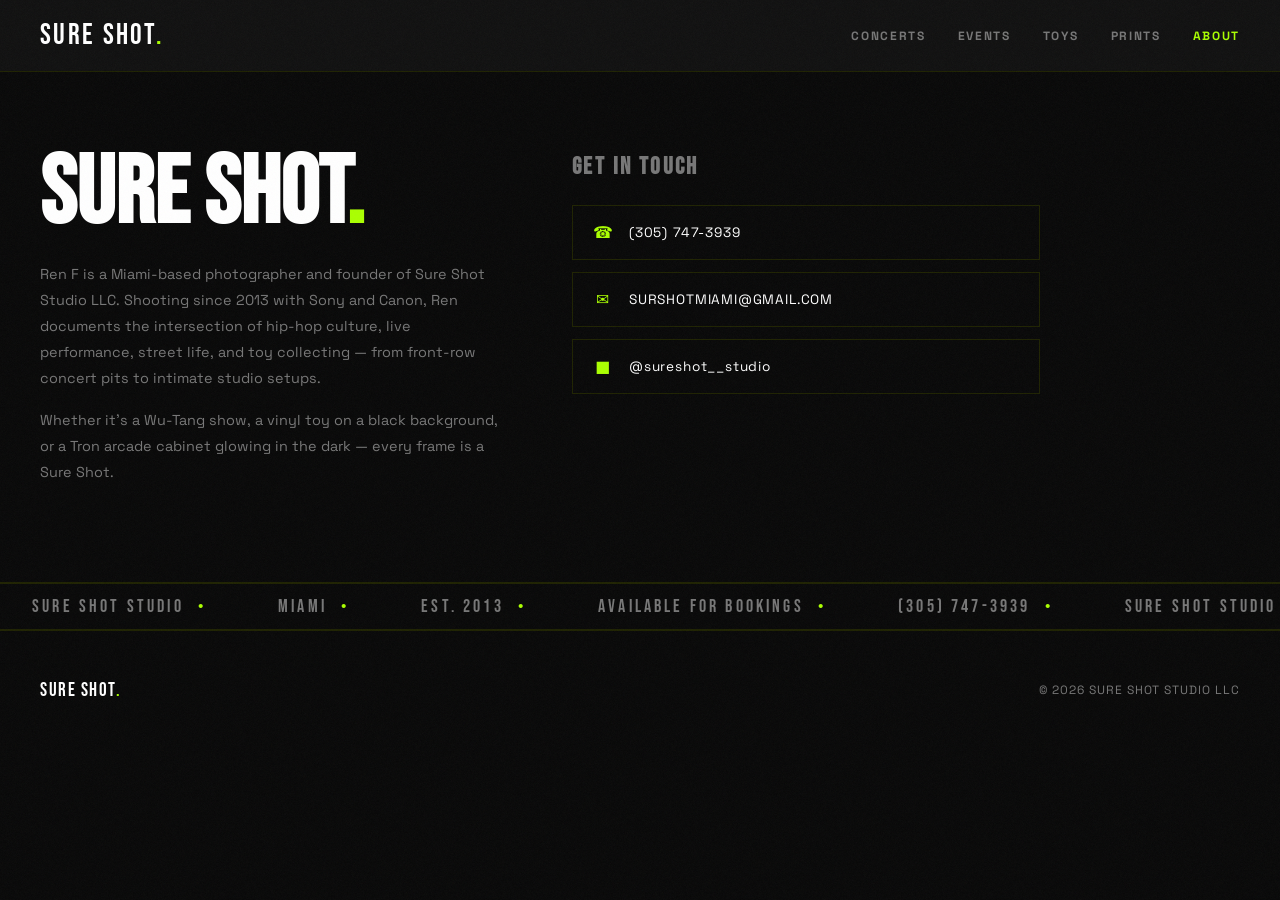
==== about.html @ b9017127 "Full rebuild: multi-page, grain, cursor trail, ticker, Ken Burns, glitch, 3D cards, slide-in" ====
<!DOCTYPE html>
<html lang="en">
<head>
  <meta charset="UTF-8">
  <meta name="viewport" content="width=device-width, initial-scale=1.0">
  <title>About — Sure Shot Studio</title>
  <link rel="stylesheet" href="style.css">
</head>
<body>

  <header>
    <a class="logo" href="index.html">SURE SHOT<span>.</span></a>
    <nav>
      <a href="concerts.html">Concerts</a>
      <a href="events.html">Events</a>
      <a href="toys.html">Toys</a>
      <a href="prints.html">Prints</a>
      <a href="about.html" class="active">About</a>
    </nav>
  </header>

  <section class="about-section reveal">
    <div class="about-inner">
      <div class="about-text">
        <h2>SURE SHOT<span>.</span></h2>
        <p>Ren F is a Miami-based photographer and founder of Sure Shot Studio LLC. Shooting since 2013 with Sony and Canon, Ren documents the intersection of hip-hop culture, live performance, street life, and toy collecting — from front-row concert pits to intimate studio setups.</p>
        <p>Whether it&rsquo;s a Wu-Tang show, a vinyl toy on a black background, or a Tron arcade cabinet glowing in the dark — every frame is a Sure Shot.</p>
      </div>
      <div class="about-contact">
        <h3>GET IN TOUCH</h3>
        <div class="contact-list">
          <a class="contact-item" href="tel:+13057473939">
            <span class="contact-icon">&#9742;</span>
            <span>(305) 747-3939</span>
          </a>
          <a class="contact-item" href="mailto:SURSHOTMIAMI@GMAIL.COM">
            <span class="contact-icon">&#9993;</span>
            <span>SURSHOTMIAMI@GMAIL.COM</span>
          </a>
          <a class="contact-item" href="https://instagram.com/sureshot__studio" target="_blank" rel="noopener">
            <span class="contact-icon">&#9632;</span>
            <span>@sureshot__studio</span>
          </a>
        </div>
      </div>
    </div>
  </section>

  <div class="ticker-wrap">
    <div class="ticker-track">
      <span class="ticker-item">SURE SHOT STUDIO <span>&bull;</span></span>
      <span class="ticker-item">MIAMI <span>&bull;</span></span>
      <span class="ticker-item">EST. 2013 <span>&bull;</span></span>
      <span class="ticker-item">AVAILABLE FOR BOOKINGS <span>&bull;</span></span>
      <span class="ticker-item">(305) 747-3939 <span>&bull;</span></span>
      <span class="ticker-item">SURE SHOT STUDIO <span>&bull;</span></span>
      <span class="ticker-item">MIAMI <span>&bull;</span></span>
      <span class="ticker-item">EST. 2013 <span>&bull;</span></span>
      <span class="ticker-item">AVAILABLE FOR BOOKINGS <span>&bull;</span></span>
      <span class="ticker-item">(305) 747-3939 <span>&bull;</span></span>
    </div>
  </div>

  <footer>
    <a class="logo" href="index.html">SURE SHOT<span>.</span></a>
    <p>&copy; 2026 Sure Shot Studio LLC</p>
  </footer>

  <script src="effects.js"></script>
</body>
</html>
---- style.css ----
@import url('https://fonts.googleapis.com/css2?family=Bebas+Neue&family=Space+Grotesk:wght@400;500;700&display=swap');

:root {
  --bg: #080808;
  --surface: #101008;
  --accent: #AAFF00;
  --text: #ffffff;
  --muted: #777777;
  --border: #1e2200;
}

*, *::before, *::after { box-sizing: border-box; margin: 0; padding: 0; }

html { scroll-behavior: smooth; }

body {
  background: var(--bg);
  color: var(--text);
  font-family: 'Space Grotesk', system-ui, sans-serif;
  min-height: 100vh;
  cursor: url('cursor.svg') 18 18, crosshair;
}

/* ── FILM GRAIN ── */
body::after {
  content: '';
  position: fixed;
  inset: -50%;
  width: 200%;
  height: 200%;
  pointer-events: none;
  z-index: 9999;
  opacity: 0.045;
  background-image: url("data:image/svg+xml,%3Csvg viewBox='0 0 512 512' xmlns='http://www.w3.org/2000/svg'%3E%3Cfilter id='n'%3E%3CfeTurbulence type='fractalNoise' baseFrequency='0.85' numOctaves='4' stitchTiles='stitch'/%3E%3C/filter%3E%3Crect width='100%25' height='100%25' filter='url(%23n)'/%3E%3C/svg%3E");
  background-size: 256px 256px;
  animation: grain-shift 0.18s steps(1) infinite;
}
@keyframes grain-shift {
  0%   { transform: translate(0,0); }
  10%  { transform: translate(-5%,-10%); }
  20%  { transform: translate(-15%, 5%); }
  30%  { transform: translate( 7%,-25%); }
  40%  { transform: translate(20%, 25%); }
  50%  { transform: translate(-25%,10%); }
  60%  { transform: translate(15%,  5%); }
  70%  { transform: translate(0%,  15%); }
  80%  { transform: translate(25%, 35%); }
  90%  { transform: translate(-10%,10%); }
  100% { transform: translate(0,0); }
}

/* ── CURSOR TRAIL ── */
.trail-particle {
  position: fixed;
  border-radius: 50%;
  background: var(--accent);
  box-shadow: 0 0 8px var(--accent), 0 0 16px var(--accent);
  pointer-events: none;
  z-index: 9997;
  transform: translate(-50%,-50%) scale(1);
  animation: trail-fade 0.7s ease-out forwards;
}
@keyframes trail-fade {
  0%   { opacity: 0.9; transform: translate(-50%,-50%) scale(1); }
  100% { opacity: 0;   transform: translate(-50%,-50%) scale(0.1); }
}

/* ── TICKER ── */
.ticker-wrap {
  overflow: hidden;
  border-top: 1px solid var(--border);
  border-bottom: 1px solid var(--border);
  background: var(--bg);
  padding: 0.75rem 0;
  white-space: nowrap;
}
.ticker-track {
  display: inline-flex;
  animation: ticker-scroll 28s linear infinite;
}
.ticker-track:hover { animation-play-state: paused; }
.ticker-item {
  font-family: 'Bebas Neue', sans-serif;
  font-size: 1.1rem;
  letter-spacing: 0.18em;
  color: var(--muted);
  padding: 0 2rem;
}
.ticker-item span { color: var(--accent); margin: 0 0.5rem; }
@keyframes ticker-scroll {
  0%   { transform: translateX(0); }
  100% { transform: translateX(-50%); }
}

/* ── NAV CARDS (landing page) ── */
.nav-grid {
  display: grid;
  grid-template-columns: 1fr 1fr;
  grid-template-rows: auto auto;
  gap: 3px;
  background: var(--border);
}
.nav-card {
  position: relative;
  height: 42vw;
  max-height: 520px;
  min-height: 240px;
  overflow: hidden;
  display: flex;
  align-items: flex-end;
  text-decoration: none;
}
.nav-card-bg {
  position: absolute;
  inset: 0;
  background-size: cover;
  background-position: center;
  filter: brightness(0.35);
  transition: filter 0.5s ease, transform 0.6s ease;
}
.nav-card:hover .nav-card-bg {
  filter: brightness(0.55);
  transform: scale(1.04);
}
.nav-card-label {
  position: relative;
  z-index: 2;
  font-family: 'Bebas Neue', sans-serif;
  font-size: clamp(3.5rem, 8vw, 7rem);
  letter-spacing: 0.04em;
  padding: 1.5rem 2rem;
  -webkit-text-stroke: 1.5px var(--text);
  color: transparent;
  transition: color 0.35s, -webkit-text-stroke 0.35s;
  line-height: 1;
}
.nav-card:hover .nav-card-label {
  color: var(--accent);
  -webkit-text-stroke: 0px;
}
.nav-card-arrow {
  position: absolute;
  bottom: 1.5rem;
  right: 2rem;
  font-size: 2rem;
  color: var(--accent);
  opacity: 0;
  transform: translateX(-10px);
  transition: opacity 0.3s, transform 0.3s;
  z-index: 2;
}
.nav-card:hover .nav-card-arrow { opacity: 1; transform: translateX(0); }

/* ── SECTION REVEAL ── */
.reveal {
  opacity: 0;
  transform: translateX(-60px);
  transition: opacity 0.7s ease, transform 0.7s cubic-bezier(0.22,1,0.36,1);
}
.reveal.from-right-reveal {
  transform: translateX(60px);
}
.reveal.visible {
  opacity: 1;
  transform: translateX(0);
}

/* ── HEADER ── */
header {
  position: sticky;
  top: 0;
  z-index: 100;
  background: rgba(17,17,17,0.94);
  backdrop-filter: blur(14px);
  border-bottom: 1px solid var(--border);
  padding: 0 2.5rem;
  display: flex;
  align-items: center;
  justify-content: space-between;
  gap: 2rem;
  height: 72px;
}

.logo {
  font-family: 'Bebas Neue', sans-serif;
  font-size: 1.8rem;
  letter-spacing: 0.08em;
  color: var(--text);
  text-decoration: none;
  white-space: nowrap;
}
.logo span { color: var(--accent); }

nav { display: flex; gap: 2rem; }

nav a {
  color: var(--muted);
  text-decoration: none;
  font-size: 0.75rem;
  font-weight: 700;
  letter-spacing: 0.14em;
  text-transform: uppercase;
  transition: color 0.2s;
}
nav a:hover, nav a.active { color: var(--accent); }

/* ── HERO ── */
.hero {
  position: relative;
  padding: 6rem 2rem 4rem;
  text-align: center;
  border-bottom: 1px solid var(--border);
  overflow: hidden;
}

.hero h1 {
  position: relative;
  z-index: 1;
  font-family: 'Bebas Neue', sans-serif;
  font-size: clamp(4rem, 13vw, 11rem);
  line-height: 0.88;
  letter-spacing: 0.04em;
  color: var(--text);
}
.hero h1 .highlight { color: var(--accent); }

.hero-sub {
  position: relative;
  z-index: 1;
  margin-top: 1.5rem;
  color: var(--muted);
  font-size: 0.85rem;
  letter-spacing: 0.14em;
  text-transform: uppercase;
  opacity: 0;
  animation: fade-up 0.5s ease forwards;
  animation-delay: 0.9s;
}

@keyframes fade-up {
  from { opacity: 0; transform: translateY(16px); }
  to   { opacity: 1; transform: translateY(0); }
}

/* ── GLITCH ── */
.swoop-title.glitching .letter {
  animation: glitch-letter 0.35s steps(3) forwards !important;
}
@keyframes glitch-letter {
  0%   { text-shadow:  3px 0 #ff00de, -3px 0 #00ffaa; transform: translateX( 3px) skewX( 1deg); }
  33%  { text-shadow: -3px 0 #ff00de,  3px 0 #00ffaa; transform: translateX(-3px) skewX(-2deg); }
  66%  { text-shadow:  3px 2px #ff00de, -3px -2px #00ffaa; transform: translateX(2px); }
  100% { text-shadow: none; transform: translateX(0) skewX(0); }
}

/* ── KEN BURNS ── */
@keyframes kenburns {
  0%   { transform: scale(1)    translate(0, 0); }
  100% { transform: scale(1.07) translate(-1.5%, -1%); }
}

/* ── LETTER ANIMATIONS ── */
.letter {
  display: inline-block;
  opacity: 0;
  position: relative;
  z-index: 1;
  will-change: transform, opacity;
}
.letter-space { width: 0.28em; }

.from-left {
  animation: crash-left 1.4s cubic-bezier(0.22, 1, 0.36, 1) forwards;
  animation-delay: calc(var(--i) * 0.055s);
}

@keyframes crash-left {
  0%   { opacity:0; transform:translateX(-200vw) skewX(-40deg) scaleX(2.2); filter:blur(24px); text-shadow:none; }
  15%  {
    opacity:1; filter:blur(14px);
    text-shadow: -50px 0 12px rgba(170,255,0,1), -130px 0 18px rgba(170,255,0,0.85),
                 -260px 0 22px rgba(170,255,0,0.6), -440px 0 28px rgba(170,255,0,0.35),
                 -680px 0 35px rgba(170,255,0,0.15);
  }
  55%  { transform:translateX(0) skewX(-4deg) scaleX(1.02); filter:blur(1px);
         text-shadow: -20px 0 8px rgba(170,255,0,0.6), -55px 0 14px rgba(170,255,0,0.25); }
  70%  { transform:translateX(0) skewX(0) scaleX(1); filter:blur(0); text-shadow:none; }
  100% { opacity:1; transform:translateX(0) skewX(0) scaleX(1); filter:blur(0); text-shadow:none; }
}

.from-right {
  animation: crash-right 1.4s cubic-bezier(0.22, 1, 0.36, 1) forwards;
  animation-delay: calc(var(--i) * 0.055s);
}

@keyframes crash-right {
  0%   { opacity:0; transform:translateX(200vw) skewX(40deg) scaleX(2.2); filter:blur(24px); text-shadow:none; }
  15%  {
    opacity:1; filter:blur(14px);
    text-shadow: 50px 0 12px rgba(170,255,0,1), 130px 0 18px rgba(170,255,0,0.85),
                 260px 0 22px rgba(170,255,0,0.6), 440px 0 28px rgba(170,255,0,0.35),
                 680px 0 35px rgba(170,255,0,0.15);
  }
  55%  { transform:translateX(0) skewX(4deg) scaleX(1.02); filter:blur(1px);
         text-shadow: 20px 0 8px rgba(170,255,0,0.6), 55px 0 14px rgba(170,255,0,0.25); }
  70%  { transform:translateX(0) skewX(0) scaleX(1); filter:blur(0); text-shadow:none; }
  100% { opacity:1; transform:translateX(0) skewX(0) scaleX(1); filter:blur(0); text-shadow:none; }
}

/* ── PLAYER ── */
.player {
  border-bottom: 1px solid var(--border);
  padding: 0;
}

.player-label {
  font-family: 'Bebas Neue', sans-serif;
  font-size: clamp(2.5rem, 6vw, 5rem);
  line-height: 1;
  letter-spacing: 0.06em;
  -webkit-text-stroke: 1.5px var(--text);
  color: transparent;
  padding: 1.5rem 2.5rem 0;
  transition: color 0.4s ease, -webkit-text-stroke 0.4s ease;
}
.player:hover .player-label {
  color: var(--text);
  -webkit-text-stroke: 0px;
}
.player-label::after {
  content: '';
  display: block;
  height: 1px;
  background: var(--accent);
  margin-top: 0.6rem;
  width: 100%;
}

/* Main photo stage */
.player-stage {
  position: relative;
  width: 100%;
  aspect-ratio: 16 / 9;
  overflow: hidden;
  background: var(--surface);
}

.player-main {
  width: 100%;
  height: 100%;
  object-fit: cover;
  display: block;
  transition: opacity 0.18s ease;
  animation: kenburns 9s ease-out infinite alternate;
  transform-origin: center center;
}

/* Controls overlay */
.player-ui {
  position: absolute;
  inset: 0;
  display: flex;
  align-items: center;
  justify-content: space-between;
  padding: 0 1.5rem;
  opacity: 0;
  transition: opacity 0.25s ease;
}
.player-stage:hover .player-ui { opacity: 1; }

.p-btn {
  background: rgba(0,0,0,0.6);
  border: 1px solid rgba(255,255,255,0.15);
  color: #fff;
  font-size: 3rem;
  line-height: 1;
  width: 64px;
  height: 64px;
  display: flex;
  align-items: center;
  justify-content: center;
  transition: background 0.2s, border-color 0.2s;
  cursor: url('cursor.svg') 18 18, crosshair;
  backdrop-filter: blur(6px);
}
.p-btn:hover {
  background: var(--accent);
  border-color: var(--accent);
}

.p-counter {
  font-family: 'Bebas Neue', sans-serif;
  font-size: 2.5rem;
  letter-spacing: 0.1em;
  color: #fff;
  text-shadow: 0 2px 12px rgba(0,0,0,0.9);
  pointer-events: none;
}
.p-counter em {
  font-style: normal;
  color: var(--accent);
  margin: 0 0.2em;
}

/* Thumbnails strip */
.player-thumbs {
  display: grid;
  grid-template-columns: repeat(6, 1fr);
  gap: 3px;
  padding: 3px;
  background: var(--bg);
}

.thumb {
  aspect-ratio: 1 / 1;
  overflow: hidden;
  cursor: url('cursor.svg') 18 18, crosshair;
  position: relative;
  background: var(--surface);
}
.thumb img {
  width: 100%;
  height: 100%;
  object-fit: cover;
  display: block;
  opacity: 0.55;
  transition: opacity 0.2s ease, transform 0.3s ease;
}
.thumb:hover img { opacity: 0.85; transform: scale(1.05); }
.thumb.active img { opacity: 1; }
.thumb.active::after {
  content: '';
  position: absolute;
  bottom: 0;
  left: 0;
  right: 0;
  height: 3px;
  background: var(--accent);
}

/* ── PRINTS ── */
.prints-section {
  padding: 5rem 2.5rem;
  border-bottom: 1px solid var(--border);
}

.section-label {
  font-family: 'Bebas Neue', sans-serif;
  font-size: clamp(4rem, 12vw, 10rem);
  line-height: 0.85;
  -webkit-text-stroke: 2px var(--text);
  color: transparent;
  margin-bottom: 1rem;
  transition: color 0.4s, -webkit-text-stroke 0.4s;
}
.prints-section:hover .section-label,
.about-section:hover .section-label {
  color: var(--text);
  -webkit-text-stroke: 0px;
}

.section-sub {
  color: var(--muted);
  font-size: 0.85rem;
  letter-spacing: 0.08em;
  margin-bottom: 3rem;
  max-width: 500px;
}

.prints-grid {
  display: grid;
  grid-template-columns: repeat(3, 1fr);
  gap: 1.5rem;
  max-width: 900px;
}

.print-card {
  border: 1px solid var(--border);
  padding: 2.5rem 2rem;
  position: relative;
  transition: border-color 0.25s;
  background: var(--surface);
}
.print-card:hover { border-color: var(--muted); }
.print-card.featured { border-color: var(--accent); }

.print-badge {
  position: absolute;
  top: -1px;
  right: -1px;
  background: var(--accent);
  color: #fff;
  font-size: 0.6rem;
  font-weight: 700;
  letter-spacing: 0.12em;
  padding: 0.3rem 0.6rem;
}

.print-size {
  font-family: 'Bebas Neue', sans-serif;
  font-size: 3.5rem;
  line-height: 1;
  color: var(--text);
}
.print-size span { color: var(--accent); }

.print-unit {
  font-size: 0.7rem;
  letter-spacing: 0.12em;
  text-transform: uppercase;
  color: var(--muted);
  margin-bottom: 1rem;
}

.print-price {
  font-family: 'Bebas Neue', sans-serif;
  font-size: 2.5rem;
  color: var(--accent);
  margin-bottom: 1.5rem;
}

.print-specs {
  list-style: none;
  margin-bottom: 2rem;
}
.print-specs li {
  font-size: 0.75rem;
  color: var(--muted);
  letter-spacing: 0.06em;
  padding: 0.3rem 0;
  border-bottom: 1px solid var(--border);
}
.print-specs li:last-child { border-bottom: none; }

.print-btn {
  display: block;
  text-align: center;
  border: 1px solid var(--accent);
  color: var(--accent);
  text-decoration: none;
  font-size: 0.75rem;
  font-weight: 700;
  letter-spacing: 0.14em;
  text-transform: uppercase;
  padding: 0.75rem;
  transition: background 0.2s, color 0.2s;
}
.print-btn:hover { background: var(--accent); color: #fff; }

.prints-note {
  margin-top: 2rem;
  font-size: 0.75rem;
  color: var(--muted);
  letter-spacing: 0.06em;
}
.prints-note a { color: var(--accent); text-decoration: none; }
.prints-note a:hover { text-decoration: underline; }

/* ── ABOUT ── */
.about-section {
  padding: 5rem 2.5rem;
  border-bottom: 1px solid var(--border);
}

.about-inner {
  display: grid;
  grid-template-columns: 1fr 1fr;
  gap: 4rem;
  max-width: 1000px;
}

.about-text h2 {
  font-family: 'Bebas Neue', sans-serif;
  font-size: clamp(3rem, 8vw, 6rem);
  line-height: 0.9;
  margin-bottom: 1.5rem;
}
.about-text h2 span { color: var(--accent); }

.about-text p {
  color: var(--muted);
  font-size: 0.9rem;
  line-height: 1.8;
  margin-bottom: 1rem;
}

.about-contact h3 {
  font-family: 'Bebas Neue', sans-serif;
  font-size: 1.5rem;
  letter-spacing: 0.1em;
  color: var(--muted);
  margin-bottom: 1.5rem;
}

.contact-list { display: flex; flex-direction: column; gap: 0.75rem; }

.contact-item {
  display: flex;
  align-items: center;
  gap: 1rem;
  color: var(--text);
  text-decoration: none;
  font-size: 0.85rem;
  letter-spacing: 0.06em;
  padding: 1rem 1.25rem;
  border: 1px solid var(--border);
  transition: border-color 0.2s, color 0.2s;
}
.contact-item:hover { border-color: var(--accent); color: var(--accent); }

.contact-icon {
  font-size: 1rem;
  color: var(--accent);
  width: 20px;
  text-align: center;
  flex-shrink: 0;
}

@media (max-width: 800px) {
  .prints-grid { grid-template-columns: 1fr; max-width: 360px; }
  .about-inner { grid-template-columns: 1fr; gap: 2.5rem; }
}

/* ── FOOTER ── */
footer {
  padding: 3rem 2.5rem;
  border-top: 1px solid var(--border);
  display: flex;
  align-items: center;
  justify-content: space-between;
  flex-wrap: wrap;
  gap: 1rem;
}
footer .logo { font-size: 1.2rem; }
footer p {
  color: var(--muted);
  font-size: 0.75rem;
  letter-spacing: 0.08em;
  text-transform: uppercase;
}

/* ── RESPONSIVE ── */
@media (max-width: 800px) {
  header { padding: 1rem; height: auto; flex-direction: column; align-items: flex-start; }
  .hero  { padding: 3rem 1rem 2rem; }
  .player-label { padding: 1rem 1rem 0.25rem; }
  .player-thumbs { grid-template-columns: repeat(6, 1fr); }
  .p-btn { width: 44px; height: 44px; font-size: 2rem; }
  .p-counter { font-size: 1.5rem; }
}
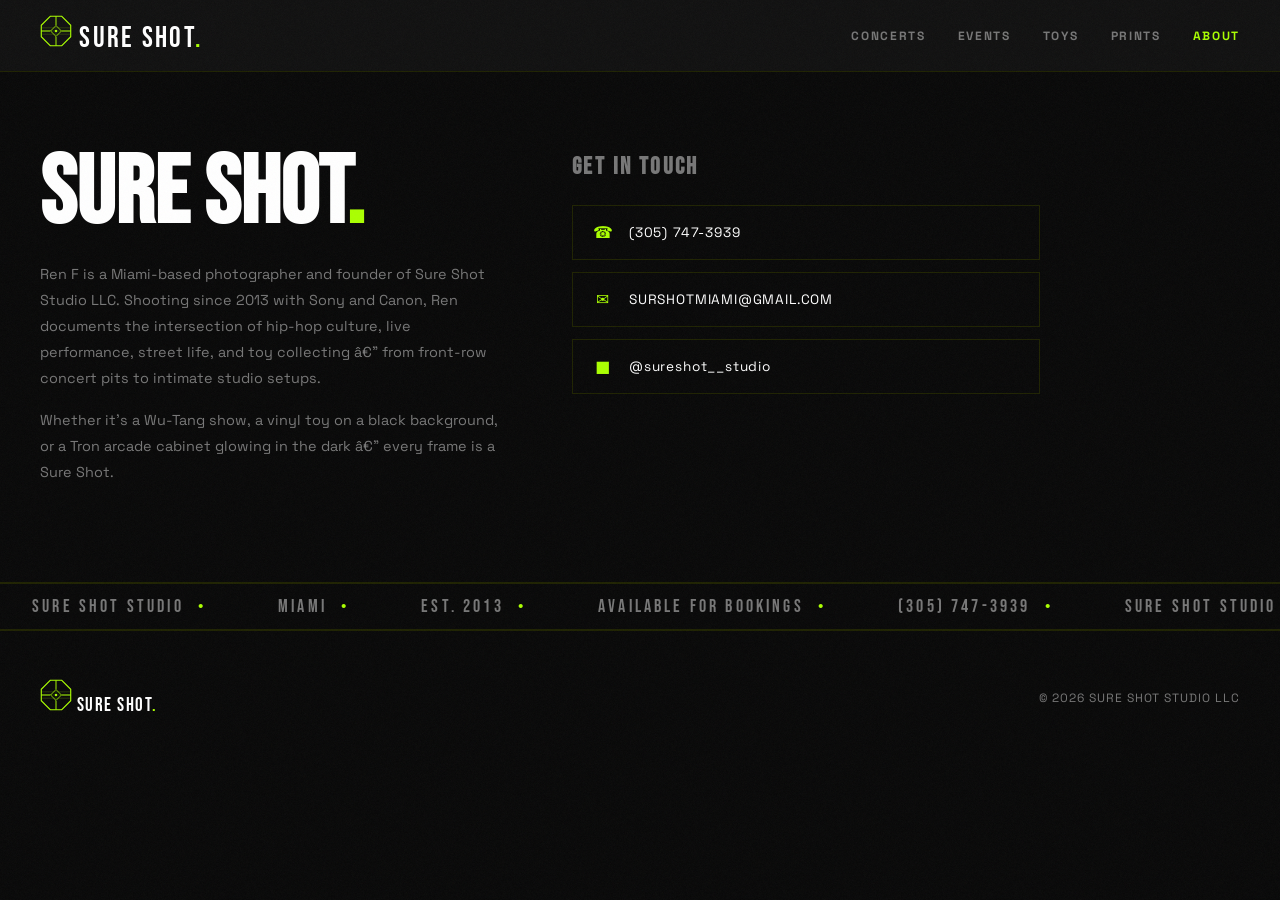
==== commit 3755af52: "Logo mark + distressed type + Kill Bill grid + per-photo crop + thumbnail preview window" ====
--- a/about.html
+++ b/about.html
@@ -1,15 +1,15 @@
-<!DOCTYPE html>
+﻿<!DOCTYPE html>
 <html lang="en">
 <head>
   <meta charset="UTF-8">
   <meta name="viewport" content="width=device-width, initial-scale=1.0">
-  <title>About — Sure Shot Studio</title>
+  <title>About â€” Sure Shot Studio</title>
   <link rel="stylesheet" href="style.css">
 </head>
 <body>
 
   <header>
-    <a class="logo" href="index.html">SURE SHOT<span>.</span></a>
+    <a class="logo" href="index.html"><img src="logo-mark.svg" alt="" class="logo-mark"> SURE SHOT<span>.</span></a>
     <nav>
       <a href="concerts.html">Concerts</a>
       <a href="events.html">Events</a>
@@ -23,8 +23,8 @@
     <div class="about-inner">
       <div class="about-text">
         <h2>SURE SHOT<span>.</span></h2>
-        <p>Ren F is a Miami-based photographer and founder of Sure Shot Studio LLC. Shooting since 2013 with Sony and Canon, Ren documents the intersection of hip-hop culture, live performance, street life, and toy collecting — from front-row concert pits to intimate studio setups.</p>
-        <p>Whether it&rsquo;s a Wu-Tang show, a vinyl toy on a black background, or a Tron arcade cabinet glowing in the dark — every frame is a Sure Shot.</p>
+        <p>Ren F is a Miami-based photographer and founder of Sure Shot Studio LLC. Shooting since 2013 with Sony and Canon, Ren documents the intersection of hip-hop culture, live performance, street life, and toy collecting â€” from front-row concert pits to intimate studio setups.</p>
+        <p>Whether it&rsquo;s a Wu-Tang show, a vinyl toy on a black background, or a Tron arcade cabinet glowing in the dark â€” every frame is a Sure Shot.</p>
       </div>
       <div class="about-contact">
         <h3>GET IN TOUCH</h3>
@@ -62,10 +62,11 @@
   </div>
 
   <footer>
-    <a class="logo" href="index.html">SURE SHOT<span>.</span></a>
+    <a class="logo" href="index.html"><img src="logo-mark.svg" alt="" class="logo-mark"> SURE SHOT<span>.</span></a>
     <p>&copy; 2026 Sure Shot Studio LLC</p>
   </footer>
 
   <script src="effects.js"></script>
 </body>
 </html>
+
--- a/style.css
+++ b/style.css
@@ -19,6 +19,76 @@
   font-family: 'Space Grotesk', system-ui, sans-serif;
   min-height: 100vh;
   cursor: url('cursor.svg') 18 18, crosshair;
+}
+
+/* ── LOGO MARK ── */
+.logo-mark {
+  width: 32px;
+  height: 32px;
+  flex-shrink: 0;
+}
+
+/* ── HERO GRID OVERLAY (Kill Bill energy) ── */
+.hero::before {
+  content: '';
+  position: absolute;
+  inset: 0;
+  background-image:
+    linear-gradient(rgba(0,80,255,0.055) 1px, transparent 1px),
+    linear-gradient(90deg, rgba(0,80,255,0.055) 1px, transparent 1px);
+  background-size: 52px 52px;
+  pointer-events: none;
+  z-index: 0;
+  animation: grid-drift 24s linear infinite;
+}
+@keyframes grid-drift {
+  from { background-position: 0 0; }
+  to   { background-position: 52px 52px; }
+}
+
+/* ── DISTRESSED TEXT FILTER ── */
+.distressed { filter: url(#distress); }
+
+/* ── THUMBNAIL PREVIEW WINDOW ── */
+.thumb-preview {
+  position: absolute;
+  bottom: calc(100% + 8px);
+  width: 220px;
+  aspect-ratio: 1;
+  background: var(--surface);
+  border: 1px solid var(--accent);
+  overflow: hidden;
+  opacity: 0;
+  pointer-events: none;
+  transition: opacity 0.18s ease, transform 0.18s ease;
+  transform: translateY(6px);
+  z-index: 50;
+  box-shadow: 0 0 24px rgba(170,255,0,0.2);
+}
+.thumb-preview.show {
+  opacity: 1;
+  transform: translateY(0);
+}
+.thumb-preview img {
+  width: 100%;
+  height: 100%;
+  object-fit: cover;
+  object-position: top center;
+  display: block;
+}
+.thumb-preview-label {
+  position: absolute;
+  bottom: 0;
+  left: 0;
+  right: 0;
+  background: rgba(0,0,0,0.75);
+  font-size: 0.6rem;
+  letter-spacing: 0.12em;
+  text-transform: uppercase;
+  color: var(--accent);
+  padding: 0.35rem 0.5rem;
+  font-family: 'Space Grotesk', sans-serif;
+  font-weight: 700;
 }
 
 /* ── FILM GRAIN ── */
@@ -349,6 +419,7 @@
   width: 100%;
   height: 100%;
   object-fit: cover;
+  object-position: top center;
   display: block;
   transition: opacity 0.18s ease;
   animation: kenburns 9s ease-out infinite alternate;
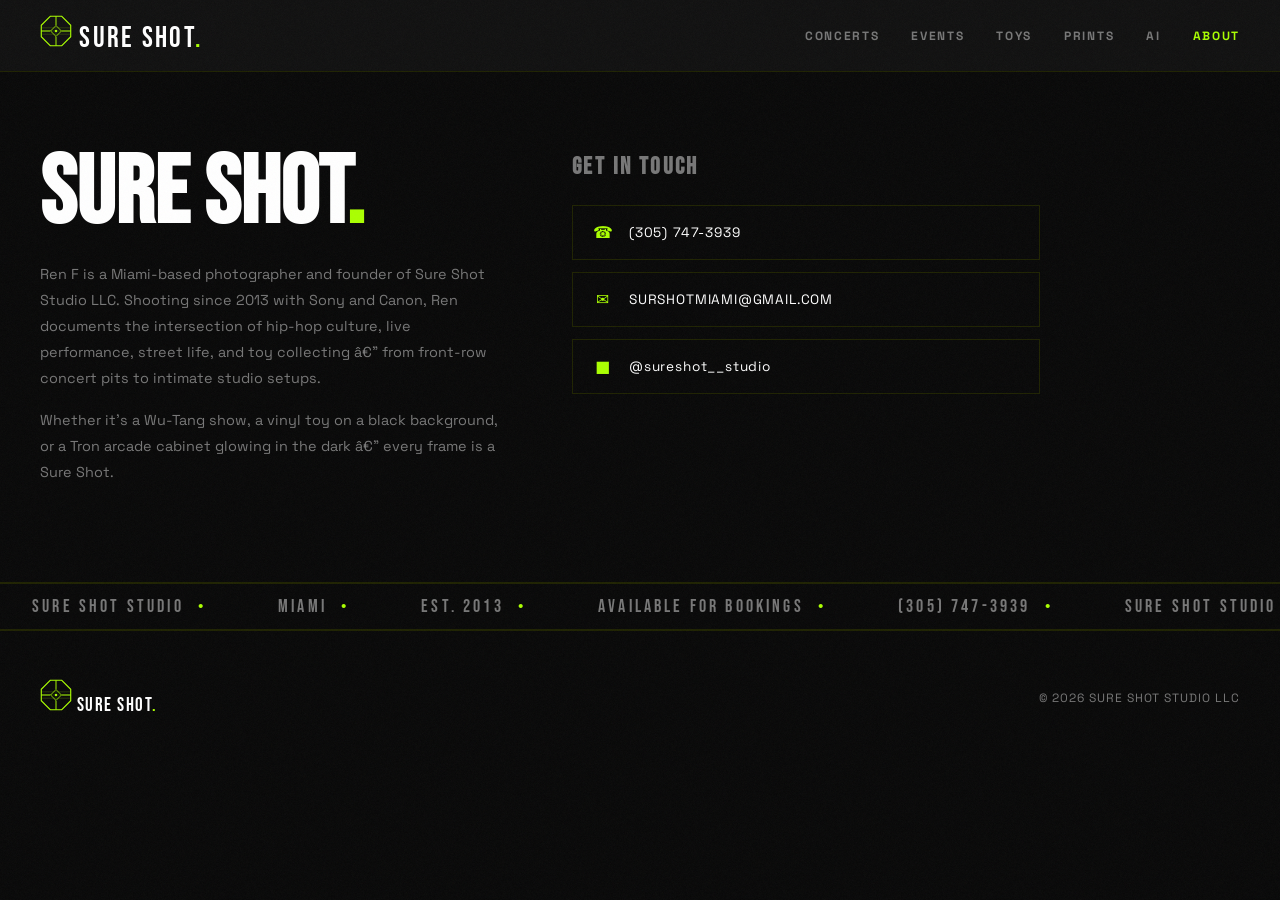
==== commit b914226f: "Add AI Videos tab — 11 videos, full player with preview thumbnails" ====
--- a/about.html
+++ b/about.html
@@ -15,6 +15,7 @@
       <a href="events.html">Events</a>
       <a href="toys.html">Toys</a>
       <a href="prints.html">Prints</a>
+      <a href="videos.html">AI</a>
       <a href="about.html" class="active">About</a>
     </nav>
   </header>
@@ -70,3 +71,4 @@
 </body>
 </html>
 
+
--- a/style.css
+++ b/style.css
@@ -692,6 +692,133 @@
   .about-inner { grid-template-columns: 1fr; gap: 2.5rem; }
 }
 
+/* ── VIDEO PLAYER ── */
+.video-section { border-bottom: 1px solid var(--border); }
+
+.video-stage {
+  position: relative;
+  width: 100%;
+  aspect-ratio: 9 / 16;
+  max-height: 90vh;
+  background: #000;
+  overflow: hidden;
+}
+@media (min-width: 700px) {
+  .video-stage { aspect-ratio: 16 / 9; max-height: 80vh; }
+}
+
+#main-video {
+  width: 100%;
+  height: 100%;
+  object-fit: contain;
+  display: block;
+  background: #000;
+}
+
+.video-overlay {
+  position: absolute;
+  inset: 0;
+  display: flex;
+  flex-direction: column;
+  justify-content: space-between;
+  padding: 1.25rem 1.5rem;
+  background: linear-gradient(to bottom, rgba(0,0,0,0.35) 0%, transparent 35%, transparent 65%, rgba(0,0,0,0.6) 100%);
+  pointer-events: none;
+}
+.video-overlay > * { pointer-events: all; }
+
+.video-mute-btn {
+  align-self: flex-end;
+  background: rgba(0,0,0,0.55);
+  border: 1px solid var(--border);
+  color: var(--text);
+  font-size: 1.2rem;
+  width: 44px;
+  height: 44px;
+  display: flex;
+  align-items: center;
+  justify-content: center;
+  cursor: url('cursor.svg') 18 18, crosshair;
+  transition: border-color 0.2s;
+  backdrop-filter: blur(6px);
+}
+.video-mute-btn:hover { border-color: var(--accent); }
+
+.video-title-display {
+  font-family: 'Bebas Neue', sans-serif;
+  font-size: clamp(1.5rem, 4vw, 2.5rem);
+  letter-spacing: 0.08em;
+  color: #fff;
+  text-shadow: 0 2px 16px rgba(0,0,0,0.8);
+  align-self: flex-start;
+}
+
+.video-nav {
+  display: flex;
+  align-items: center;
+  gap: 1rem;
+}
+
+/* Video thumbnail list — horizontal scroll */
+.video-thumbs-list {
+  display: flex;
+  gap: 3px;
+  overflow-x: auto;
+  background: var(--bg);
+  padding: 3px;
+  scrollbar-width: thin;
+  scrollbar-color: var(--accent) var(--surface);
+}
+.video-thumbs-list::-webkit-scrollbar { height: 3px; }
+.video-thumbs-list::-webkit-scrollbar-thumb { background: var(--accent); }
+
+.video-thumb {
+  flex: 0 0 160px;
+  position: relative;
+  cursor: url('cursor.svg') 18 18, crosshair;
+  overflow: hidden;
+  background: var(--surface);
+  aspect-ratio: 9 / 16;
+}
+@media (min-width: 700px) {
+  .video-thumb { flex: 0 0 200px; aspect-ratio: 16 / 9; }
+}
+.video-thumb video {
+  width: 100%;
+  height: 100%;
+  object-fit: cover;
+  display: block;
+  opacity: 0.5;
+  transition: opacity 0.2s;
+  pointer-events: none;
+}
+.video-thumb:hover video,
+.video-thumb.active video { opacity: 0.85; }
+.video-thumb.active::after {
+  content: '';
+  position: absolute;
+  bottom: 0;
+  left: 0;
+  right: 0;
+  height: 3px;
+  background: var(--accent);
+}
+.video-thumb span {
+  position: absolute;
+  bottom: 0.5rem;
+  left: 0.5rem;
+  right: 0.5rem;
+  font-size: 0.6rem;
+  font-weight: 700;
+  letter-spacing: 0.1em;
+  text-transform: uppercase;
+  color: #fff;
+  text-shadow: 0 1px 6px rgba(0,0,0,0.9);
+  white-space: nowrap;
+  overflow: hidden;
+  text-overflow: ellipsis;
+}
+
 /* ── FOOTER ── */
 footer {
   padding: 3rem 2.5rem;
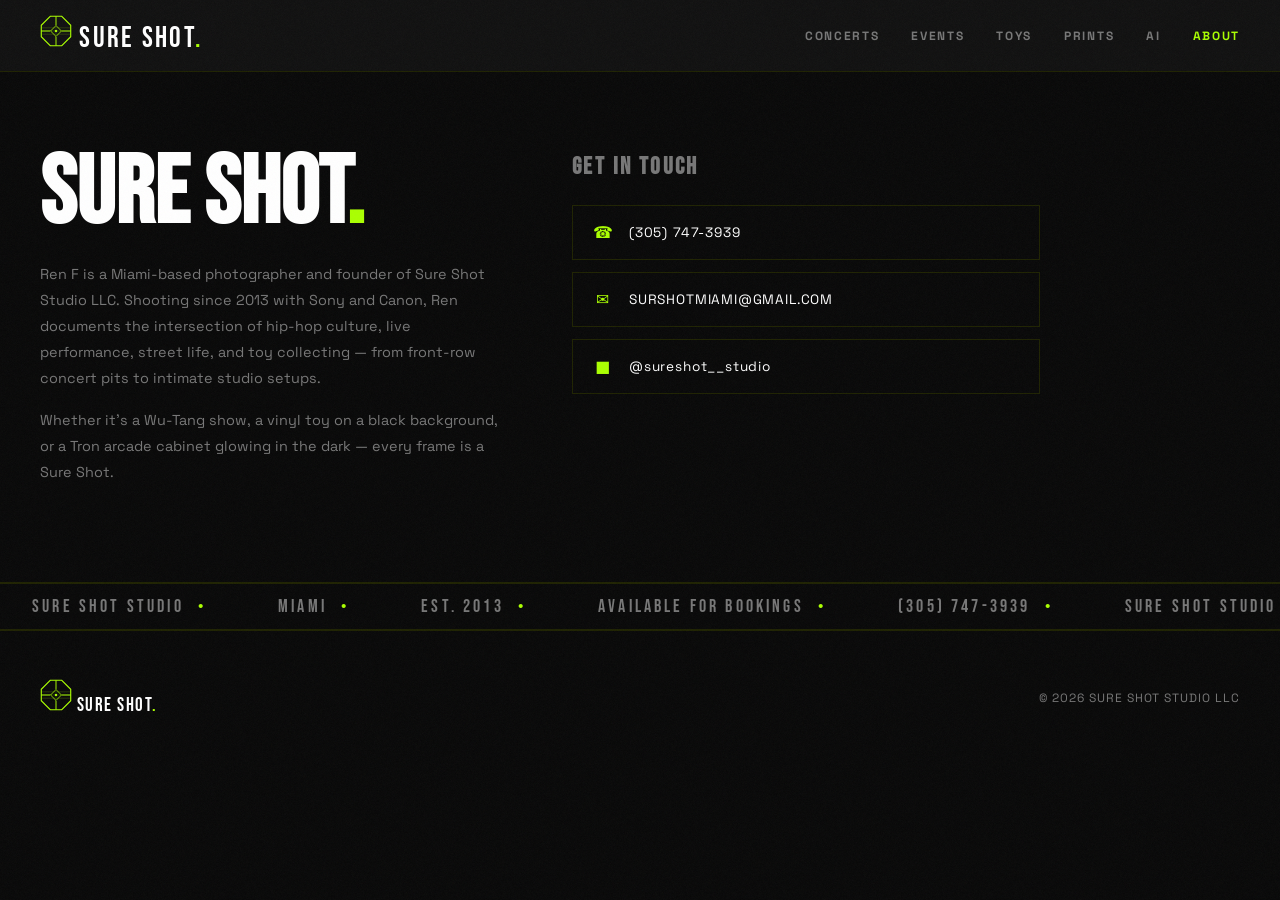
==== commit a861e71e: "Fix encoding corruption + text overflow on mobile about page" ====
--- a/about.html
+++ b/about.html
@@ -1,12 +1,19 @@
-﻿<!DOCTYPE html>
+<!DOCTYPE html>
 <html lang="en">
 <head>
   <meta charset="UTF-8">
   <meta name="viewport" content="width=device-width, initial-scale=1.0">
-  <title>About â€” Sure Shot Studio</title>
+  <title>About &mdash; Sure Shot Studio</title>
   <link rel="stylesheet" href="style.css">
 </head>
 <body>
+
+<svg style="display:none"><defs>
+  <filter id="distress" x="-5%" y="-5%" width="110%" height="110%">
+    <feTurbulence type="fractalNoise" baseFrequency="0.028" numOctaves="4" seed="5" result="noise"/>
+    <feDisplacementMap in="SourceGraphic" in2="noise" scale="2.5" xChannelSelector="R" yChannelSelector="G"/>
+  </filter>
+</defs></svg>
 
   <header>
     <a class="logo" href="index.html"><img src="logo-mark.svg" alt="" class="logo-mark"> SURE SHOT<span>.</span></a>
@@ -24,8 +31,8 @@
     <div class="about-inner">
       <div class="about-text">
         <h2>SURE SHOT<span>.</span></h2>
-        <p>Ren F is a Miami-based photographer and founder of Sure Shot Studio LLC. Shooting since 2013 with Sony and Canon, Ren documents the intersection of hip-hop culture, live performance, street life, and toy collecting â€” from front-row concert pits to intimate studio setups.</p>
-        <p>Whether it&rsquo;s a Wu-Tang show, a vinyl toy on a black background, or a Tron arcade cabinet glowing in the dark â€” every frame is a Sure Shot.</p>
+        <p>Ren F is a Miami-based photographer and founder of Sure Shot Studio LLC. Shooting since 2013 with Sony and Canon, Ren documents the intersection of hip-hop culture, live performance, street life, and toy collecting &mdash; from front-row concert pits to intimate studio setups.</p>
+        <p>Whether it&rsquo;s a Wu-Tang show, a vinyl toy on a black background, or a Tron arcade cabinet glowing in the dark &mdash; every frame is a Sure Shot.</p>
       </div>
       <div class="about-contact">
         <h3>GET IN TOUCH</h3>
@@ -70,5 +77,3 @@
   <script src="effects.js"></script>
 </body>
 </html>
-
-
--- a/style.css
+++ b/style.css
@@ -11,7 +11,10 @@
 
 *, *::before, *::after { box-sizing: border-box; margin: 0; padding: 0; }
 
-html { scroll-behavior: smooth; }
+html {
+  scroll-behavior: smooth;
+  overflow-x: hidden;
+}
 
 body {
   background: var(--bg);
@@ -53,17 +56,27 @@
 .thumb-preview {
   position: absolute;
   bottom: calc(100% + 8px);
+  left: 0;
   width: 220px;
   aspect-ratio: 1;
   background: var(--surface);
   border: 1px solid var(--accent);
-  overflow: hidden;
+  overflow: visible;
   opacity: 0;
   pointer-events: none;
   transition: opacity 0.18s ease, transform 0.18s ease;
   transform: translateY(6px);
   z-index: 50;
   box-shadow: 0 0 24px rgba(170,255,0,0.2);
+  clip-path: none;
+}
+.thumb-preview img {
+  width: 100%;
+  height: 100%;
+  object-fit: cover;
+  object-position: top center;
+  display: block;
+  overflow: hidden;
 }
 .thumb-preview.show {
   opacity: 1;
@@ -162,6 +175,19 @@
   100% { transform: translateX(-50%); }
 }
 
+/* ── NAV CARD FLICKER ── */
+@keyframes neon-flicker {
+  0%, 17%, 19%, 22%, 51%, 54%, 100% { opacity: 1; }
+  18%          { opacity: 0.25; }
+  20%, 21%     { opacity: 0.7;  }
+  52%, 53%     { opacity: 0;    }
+}
+
+.nav-card:nth-child(1) .nav-card-label { animation: neon-flicker 9s  infinite; animation-delay: 0s;   }
+.nav-card:nth-child(2) .nav-card-label { animation: neon-flicker 11s infinite; animation-delay: 3.2s; }
+.nav-card:nth-child(3) .nav-card-label { animation: neon-flicker 8s  infinite; animation-delay: 1.7s; }
+.nav-card:nth-child(4) .nav-card-label { animation: neon-flicker 13s infinite; animation-delay: 5.1s; }
+
 /* ── NAV CARDS (landing page) ── */
 .nav-grid {
   display: grid;
@@ -196,13 +222,14 @@
   position: relative;
   z-index: 2;
   font-family: 'Bebas Neue', sans-serif;
-  font-size: clamp(3.5rem, 8vw, 7rem);
-  letter-spacing: 0.04em;
-  padding: 1.5rem 2rem;
+  font-size: clamp(1.8rem, 5.5vw, 7rem);
+  letter-spacing: 0.02em;
+  padding: 1.25rem 1.25rem;
   -webkit-text-stroke: 1.5px var(--text);
   color: transparent;
   transition: color 0.35s, -webkit-text-stroke 0.35s;
   line-height: 1;
+  white-space: nowrap;
 }
 .nav-card:hover .nav-card-label {
   color: var(--accent);
@@ -312,15 +339,50 @@
   to   { opacity: 1; transform: translateY(0); }
 }
 
-/* ── GLITCH ── */
+/* ── DIGITAL GLITCH LOOP ── */
 .swoop-title.glitching .letter {
-  animation: glitch-letter 0.35s steps(3) forwards !important;
-}
-@keyframes glitch-letter {
-  0%   { text-shadow:  3px 0 #ff00de, -3px 0 #00ffaa; transform: translateX( 3px) skewX( 1deg); }
-  33%  { text-shadow: -3px 0 #ff00de,  3px 0 #00ffaa; transform: translateX(-3px) skewX(-2deg); }
-  66%  { text-shadow:  3px 2px #ff00de, -3px -2px #00ffaa; transform: translateX(2px); }
-  100% { text-shadow: none; transform: translateX(0) skewX(0); }
+  animation: digital-glitch 1.05s steps(1) forwards !important;
+}
+
+@keyframes digital-glitch {
+  /* ── clean ── */
+  0%   { text-shadow: none; transform: none; opacity: 1; }
+
+  /* ── wave 1: RGB split + skew ── */
+  7%   { text-shadow:  5px 0 0 #ff00cc, -5px 0 0 #00ffaa; transform: translateX(-3px) skewX(2deg);  opacity: 1; }
+  9%   { text-shadow: -6px 0 0 #ff00cc,  6px 0 0 #00ffaa; transform: translateX( 4px) skewX(-1deg); opacity: 1; }
+
+  /* ── dropout ── */
+  11%  { text-shadow: none; transform: translateX(2px); opacity: 0.08; }
+  13%  { text-shadow:  8px 0 0 #ff00cc, -8px 0 0 #00ffaa; transform: translateX(-5px) scaleY(0.96); opacity: 1; }
+  15%  { text-shadow: none; transform: none; opacity: 1; }
+
+  /* ── clean pause ── */
+  22%  { text-shadow: none; transform: none; opacity: 1; }
+
+  /* ── wave 2: heavy hit ── */
+  28%  { text-shadow:  10px 1px 0 rgba(255,0,204,0.85), -10px -1px 0 rgba(0,255,170,0.85); transform: translateX(-7px) skewX(-3deg); opacity: 0.75; }
+  30%  { text-shadow: -4px 0 0 #ff00cc, 4px 0 0 #00ffaa; transform: translateX( 4px) skewX( 1deg); opacity: 1; }
+  32%  { text-shadow: none; transform: translateX(1px); }
+  34%  { text-shadow: none; transform: none; opacity: 1; }
+
+  /* ── micro stutter ── */
+  40%  { text-shadow:  3px 0 0 #ff00cc, -3px 0 0 #00ffaa; transform: translateX(-2px); }
+  41%  { text-shadow: none; transform: none; }
+  43%  { opacity: 0.4; transform: translateX(3px) scaleX(1.01); }
+  44%  { opacity: 1; transform: none; }
+
+  /* ── long clean ── */
+  80%  { text-shadow: none; transform: none; opacity: 1; }
+
+  /* ── final flash ── */
+  84%  { text-shadow:  6px 0 0 #ff00cc, -6px 0 0 #00ffaa; transform: translateX(-4px) skewX(1deg); opacity: 0.7; }
+  86%  { text-shadow: none; transform: translateX(3px); opacity: 1; }
+  88%  { text-shadow:  3px 0 0 #ff00cc, -3px 0 0 #00ffaa; transform: none; }
+  90%  { text-shadow: none; opacity: 0.2; }
+  92%  { opacity: 1; text-shadow: none; transform: none; }
+
+  100% { text-shadow: none; transform: none; opacity: 1; }
 }
 
 /* ── KEN BURNS ── */
@@ -631,6 +693,7 @@
 .about-section {
   padding: 5rem 2.5rem;
   border-bottom: 1px solid var(--border);
+  overflow-x: hidden;
 }
 
 .about-inner {
@@ -638,6 +701,7 @@
   grid-template-columns: 1fr 1fr;
   gap: 4rem;
   max-width: 1000px;
+  width: 100%;
 }
 
 .about-text h2 {
@@ -653,6 +717,9 @@
   font-size: 0.9rem;
   line-height: 1.8;
   margin-bottom: 1rem;
+  word-wrap: break-word;
+  overflow-wrap: break-word;
+  max-width: 100%;
 }
 
 .about-contact h3 {
@@ -695,21 +762,24 @@
 /* ── VIDEO PLAYER ── */
 .video-section { border-bottom: 1px solid var(--border); }
 
+/* Adaptive stage — never crops vertical or horizontal */
 .video-stage {
   position: relative;
   width: 100%;
-  aspect-ratio: 9 / 16;
-  max-height: 90vh;
+  height: min(72vh, 640px);
   background: #000;
+  display: flex;
+  align-items: center;
+  justify-content: center;
   overflow: hidden;
 }
-@media (min-width: 700px) {
-  .video-stage { aspect-ratio: 16 / 9; max-height: 80vh; }
-}
 
 #main-video {
-  width: 100%;
+  /* Fill height, auto width — vertical videos stay tall and narrow,
+     horizontal fill full width. object-fit: contain never crops. */
   height: 100%;
+  width: auto;
+  max-width: 100%;
   object-fit: contain;
   display: block;
   background: #000;
@@ -773,7 +843,7 @@
 .video-thumbs-list::-webkit-scrollbar-thumb { background: var(--accent); }
 
 .video-thumb {
-  flex: 0 0 160px;
+  flex: 0 0 120px;
   position: relative;
   cursor: url('cursor.svg') 18 18, crosshair;
   overflow: hidden;
@@ -781,7 +851,7 @@
   aspect-ratio: 9 / 16;
 }
 @media (min-width: 700px) {
-  .video-thumb { flex: 0 0 200px; aspect-ratio: 16 / 9; }
+  .video-thumb { flex: 0 0 180px; aspect-ratio: 9 / 16; }
 }
 .video-thumb video {
   width: 100%;
@@ -838,11 +908,77 @@
 }
 
 /* ── RESPONSIVE ── */
-@media (max-width: 800px) {
-  header { padding: 1rem; height: auto; flex-direction: column; align-items: flex-start; }
-  .hero  { padding: 3rem 1rem 2rem; }
-  .player-label { padding: 1rem 1rem 0.25rem; }
-  .player-thumbs { grid-template-columns: repeat(6, 1fr); }
+
+/* ─ Tablet / large mobile ─ */
+@media (max-width: 900px) {
+  .nav-grid { grid-template-columns: 1fr 1fr; }
+  .prints-grid { grid-template-columns: 1fr; max-width: 400px; }
+  .about-inner { grid-template-columns: 1fr; gap: 2rem; }
+}
+
+/* ─ Mobile ─ */
+@media (max-width: 600px) {
+
+  /* Header — logo left, nav scrolls horizontally below */
+  header {
+    padding: 0.75rem 1rem;
+    height: auto;
+    flex-direction: column;
+    align-items: flex-start;
+    gap: 0.6rem;
+  }
+  .logo { font-size: 1.3rem; }
+  .logo-mark { width: 24px; height: 24px; }
+  nav {
+    display: flex;
+    flex-wrap: nowrap;
+    overflow-x: auto;
+    gap: 1.25rem;
+    width: 100%;
+    padding-bottom: 2px;
+    -webkit-overflow-scrolling: touch;
+    scrollbar-width: none;
+  }
+  nav::-webkit-scrollbar { display: none; }
+  nav a { font-size: 0.65rem; white-space: nowrap; flex-shrink: 0; }
+
+  /* Hero */
+  .hero { padding: 2.5rem 1rem 1.5rem; }
+  .hero-sub { font-size: 0.75rem; margin-top: 1rem; }
+
+  /* Nav grid cards — single column on very small */
+  .nav-grid { grid-template-columns: 1fr 1fr; gap: 2px; }
+  .nav-card { height: 48vw; min-height: 160px; }
+  .nav-card-label { font-size: clamp(1.4rem, 4.5vw, 2.5rem); padding: 0.75rem; }
+  .nav-card-arrow { display: none; }
+
+  /* Ticker */
+  .ticker-item { font-size: 0.85rem; padding: 0 1rem; }
+
+  /* Player */
+  .player-label { font-size: clamp(2rem, 8vw, 4rem); padding: 0.75rem 1rem 0; }
+  .player-stage { aspect-ratio: 4 / 3; }
+  .player-ui { padding: 0 0.75rem; }
   .p-btn { width: 44px; height: 44px; font-size: 2rem; }
-  .p-counter { font-size: 1.5rem; }
-}
+  .p-counter { font-size: 1.4rem; }
+  .player-thumbs { gap: 2px; padding: 2px; }
+  .thumb-preview { display: none; } /* hide hover preview on touch */
+
+  /* Video */
+  .video-stage { height: min(70vh, 520px); }
+  .video-thumb { flex: 0 0 100px; }
+  .video-title-display { font-size: 1.2rem; }
+  .video-mute-btn { width: 40px; height: 40px; font-size: 1rem; }
+
+  /* Prints */
+  .prints-section { padding: 2.5rem 1rem; }
+  .prints-grid { max-width: 100%; }
+  .print-card { padding: 1.5rem; }
+
+  /* About */
+  .about-section { padding: 2.5rem 1rem; }
+  .contact-item { font-size: 0.78rem; padding: 0.85rem 1rem; }
+
+  /* Footer */
+  footer { padding: 2rem 1rem; }
+}
